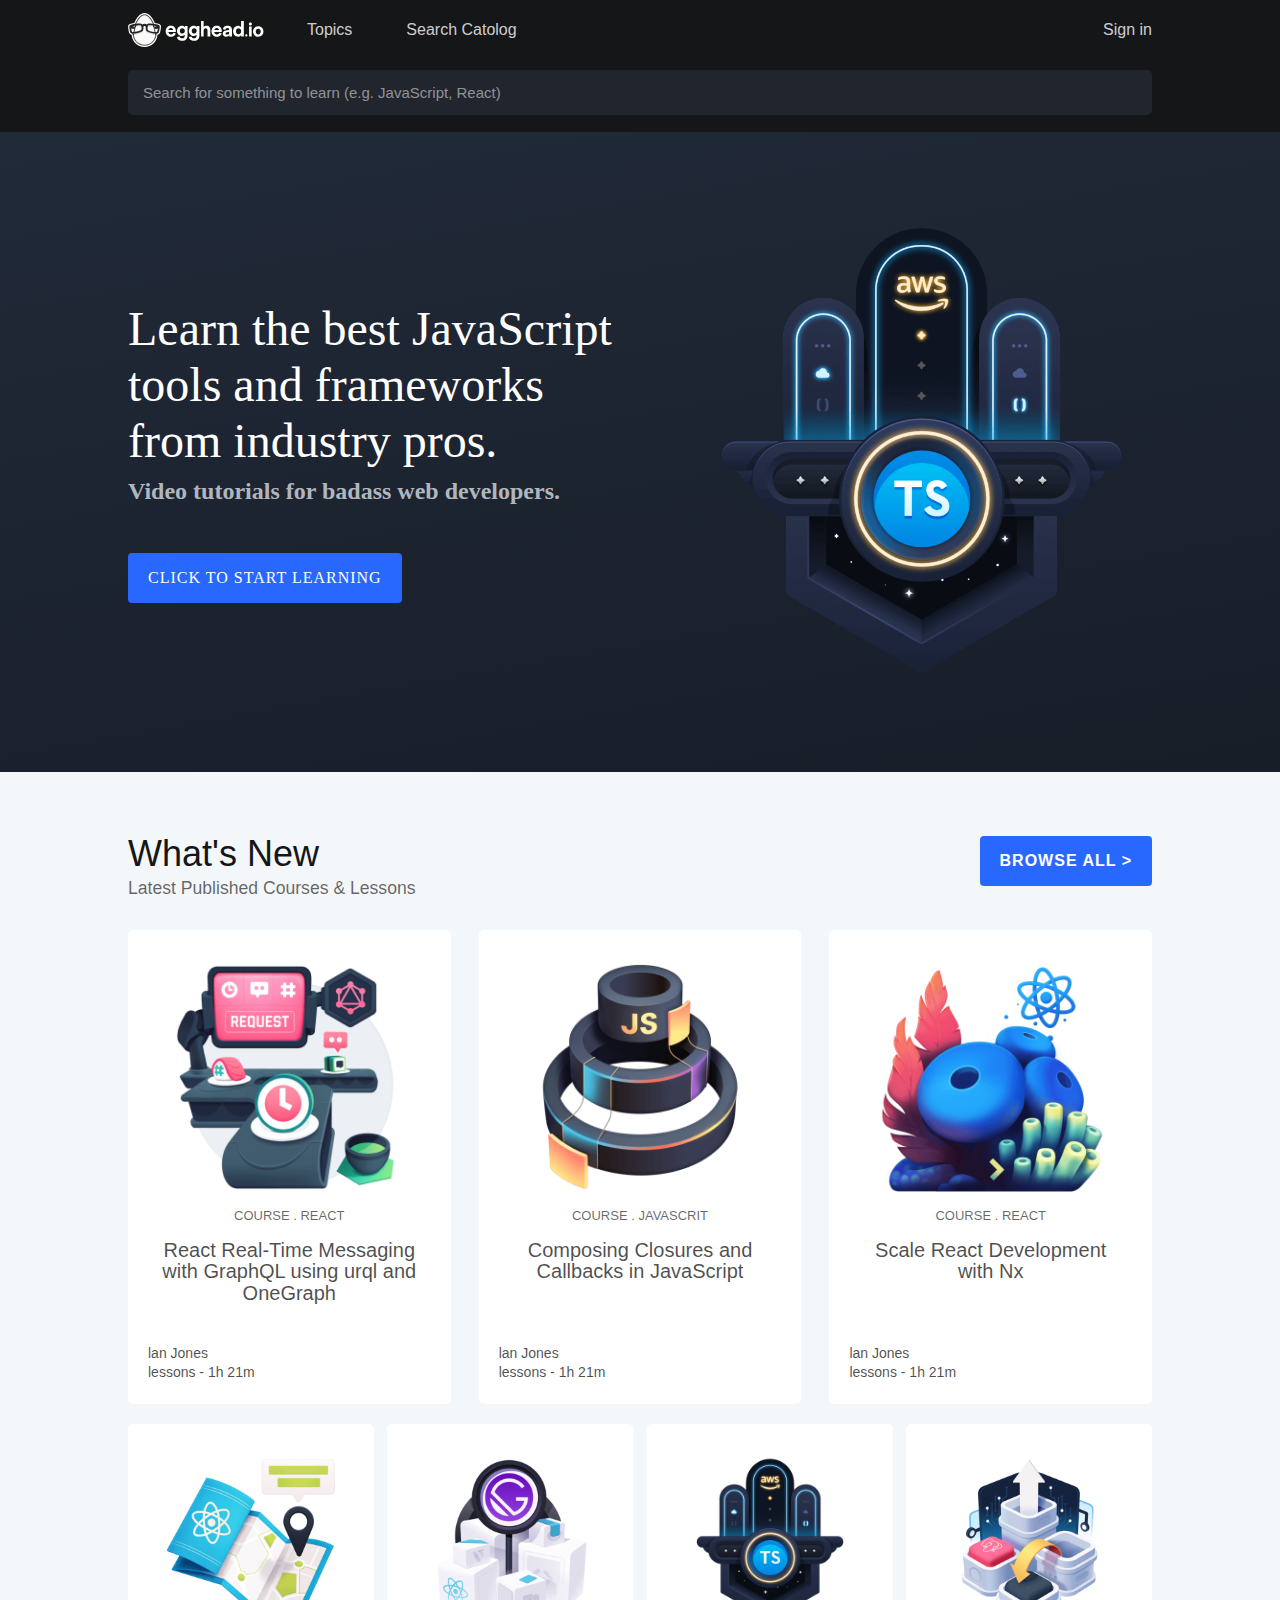
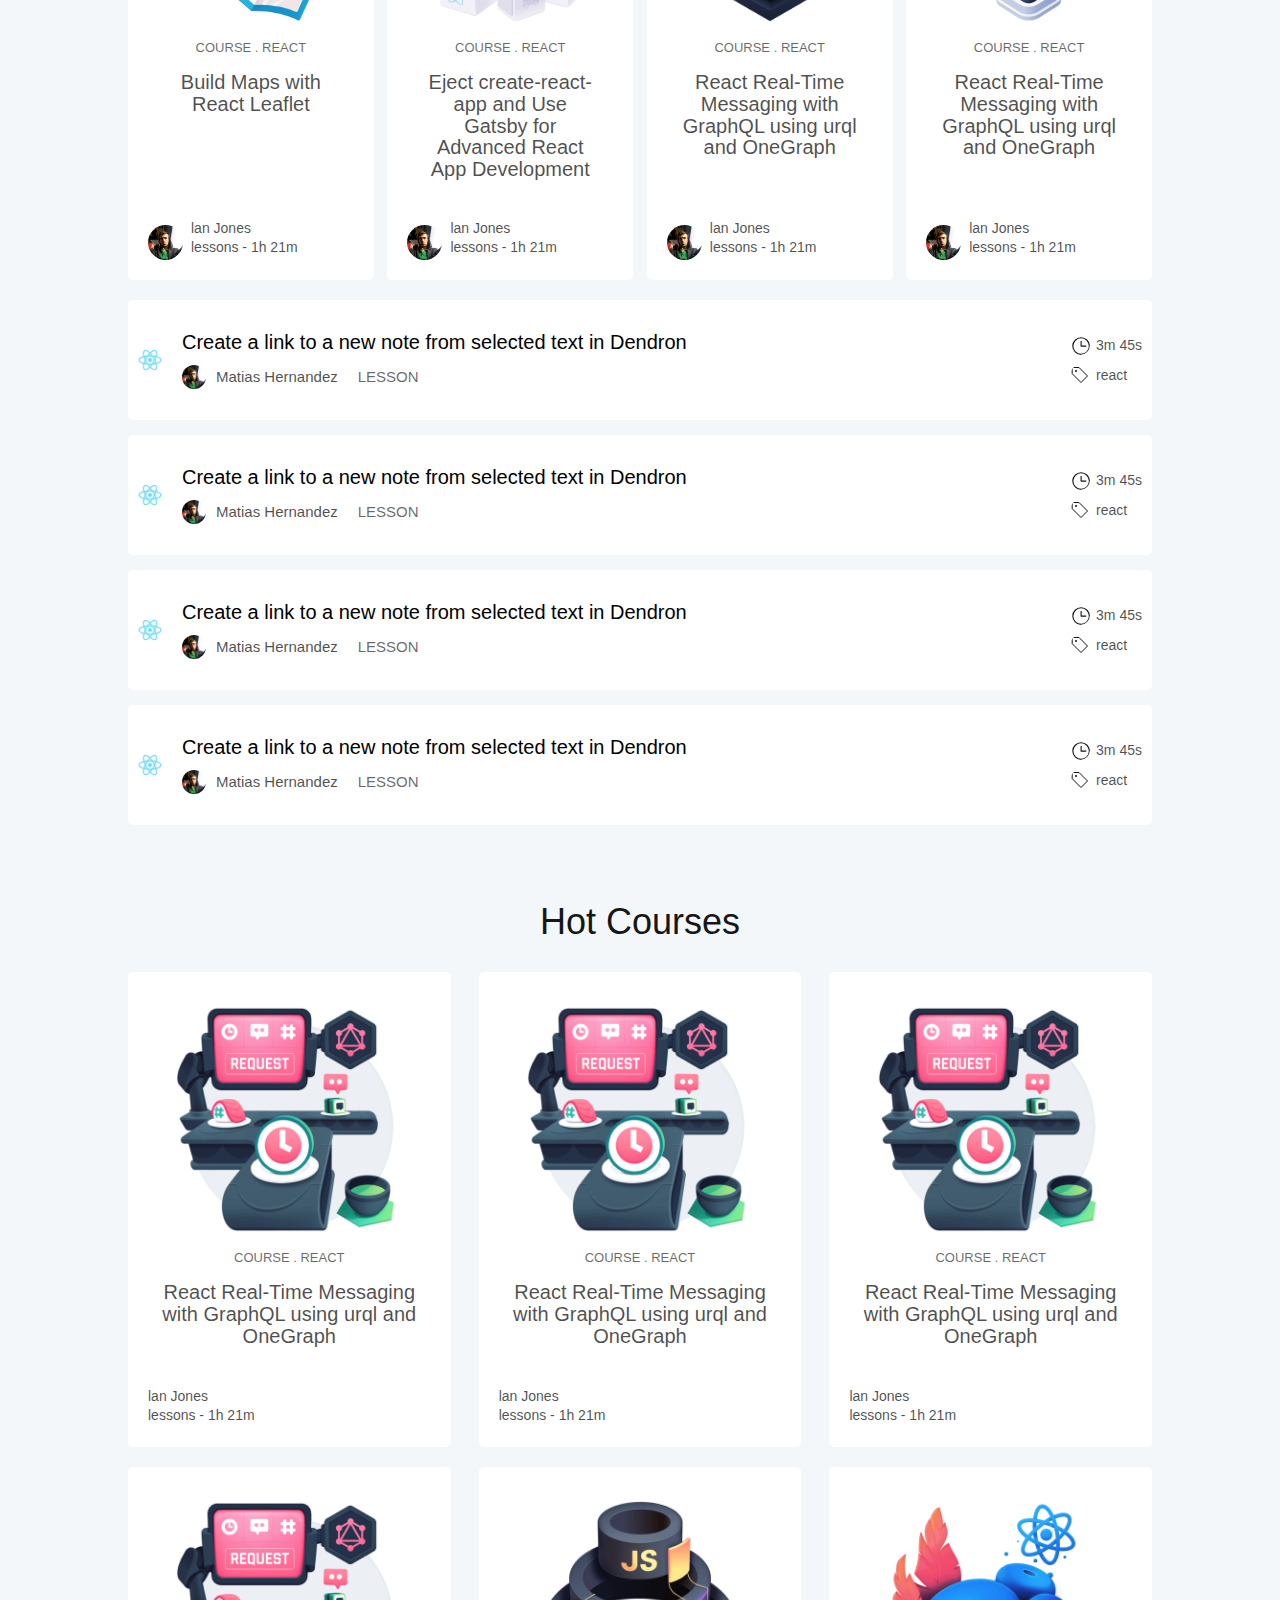
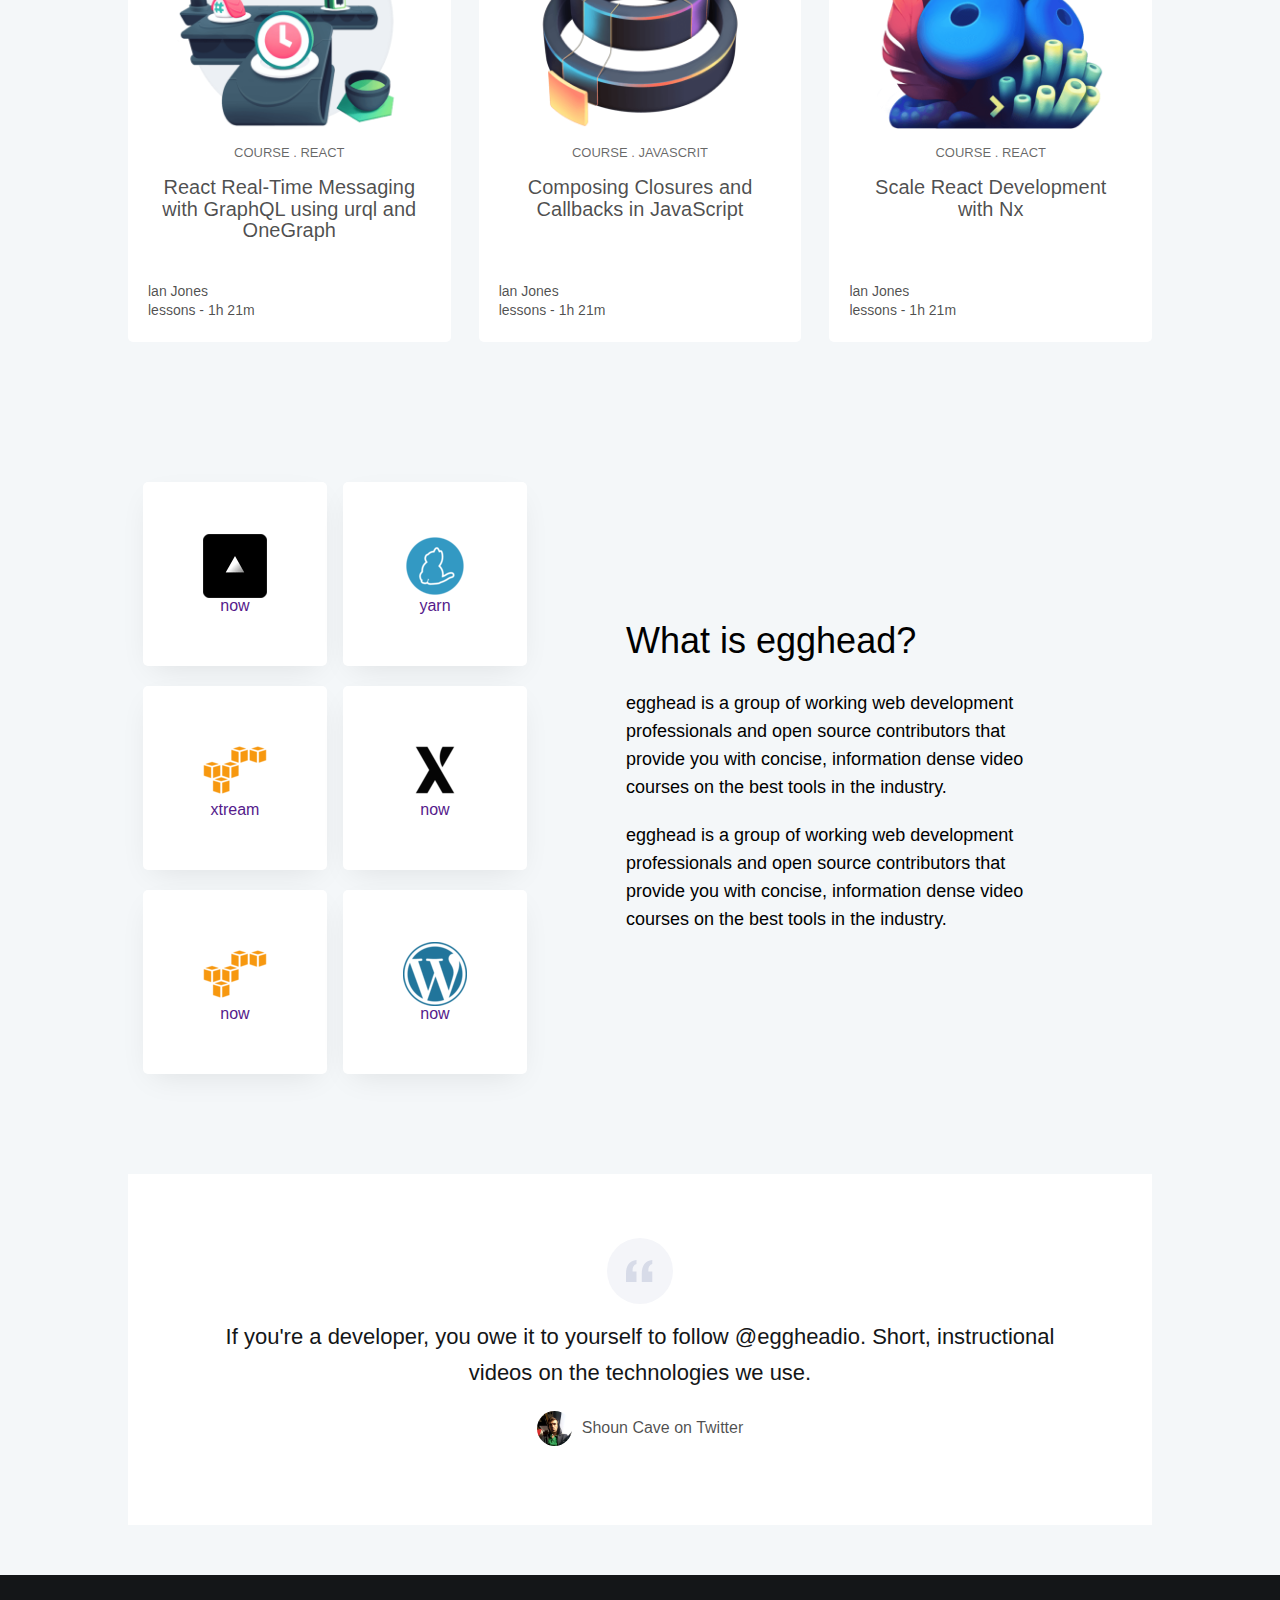
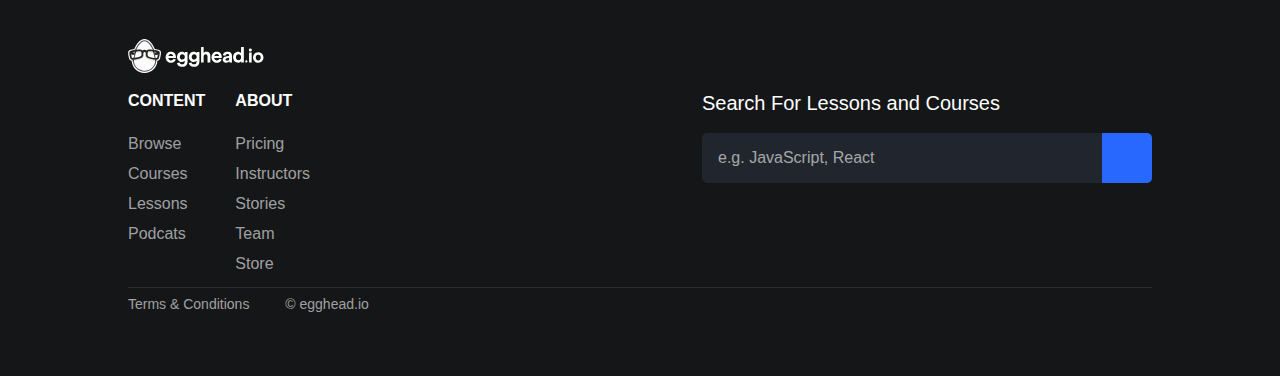
==== egg head.io tasarım/index.html @ d2c6ae02 "Eghead.io Website Responsive" ====
<!DOCTYPE html>
<html>
<head>
	<title>
		Egg head
	</title>
	
	<link rel="stylesheet" href="https://cdnjs.cloudflare.com/ajax/libs/font-awesome/5.15.1/css/all.min.css" integrity="sha512-+4zCK9k+qNFUR5X+cKL9EIR+ZOhtIloNl9GIKS57V1MyNsYpYcUrUeQc9vNfzsWfV28IaLL3i96P9sdNyeRssA==" crossorigin="anonymous" />
	<link rel = "stylesheet" href="css/style.css">
</head>
<body>
	<header class="header">
		<div class="container">
			<div class="header-top">
				<img src="img/logo.svg">
				<a href="">
					<i class="fas fa-code"></i>
					<span>Topics</span>
				</a>
				<a href="">
					<i class="fas fa-atlas"></i>
					<span>Search Catolog</span>
				</a>
				<div class="header-right">
					<a href="">
						<span>Sign in</span>
					</a>
				</div>
			</div>
			<div class="search">
				<input type="text" name="search" placeholder="Search for something to learn (e.g. JavaScript, React)">
				<button type="submit" class="btn-search" ><i class="fas fa-search"></i></button>
				<i class="fas fa-bars" id ="hamburger_icon"></i>
			</div>
		</div>
	</header>
	<section class="banner">
		<div class="container">
			<div class="banner-box">
				<h1 class="banner-title">Learn the best JavaScript tools and frameworks from industry pros.</h1>
				<h2 class="banner-text">Video tutorials for badass web developers.</h2>
				<a class="banner-btn btn">Click to start learning</a>
			</div>
			<div class="banner-box banner-img">
				<img src="img/baner-img.png">
			</div>
		</div>
	</section>
	<section class="card">
		<div class="container">
			<div class="card-head">
				<div class="card-titles">
					<span class="card-title-big">What's New</span>
					<span class="card-title-small">Latest Published Courses & Lessons</span>
				</div>
				<a href="#" class = "btn btn-card">BROWSE ALL ></a>
			</div>
			<div class="card-cards">
				<div class="course">
					<img src="img/react_one.png">
					<span>COURSE . REACT</span>
					<h3>React Real-Time Messaging with GraphQL using urql and OneGraph</h3>
					<div class="course-author">
						<div class="author-info">
							<span>lan Jones</span>
							<span >lessons - 1h 21m</span>
						</div>
					</div>
				</div>
				<div class="course">
					<img src="img/javascript.png">
					<span>COURSE . JAVASCRIT</span>
					<h3>Composing Closures and Callbacks in JavaScript</h3>
					<div class="course-author">
						<div class="author-info">
							<span>lan Jones</span>
							<span >lessons - 1h 21m</span>
						</div>
					</div>
				</div>
				<div class="course">
					<img src="img/react_two.png">
					<span>COURSE . REACT</span>
					<h3>Scale React Development with Nx</h3>
					<div class="course-author">
						<div class="author-info">
							<span>lan Jones</span>
							<span >lessons - 1h 21m</span>
						</div>
					</div>
				</div>
			</div>
		</div>
	</section>
	<section class="card mini-card">
		<div class="container">
			<div class="card-cards">
				<div class="course">
					<img src="img/React_Leaflet_Final.png">
					<span>COURSE . REACT</span>
					<h3>Build Maps with React Leaflet</h3>
					<div class="course-author">
						<img class="avatar" src="img/avatar.jpg">
						<div class="author-info">
							<span>lan Jones</span>
							<span >lessons - 1h 21m</span>
						</div>
					</div>
				</div>
				<div class="course">
					<img src="img/preview-full-EGH_cra-to-gatsby_424_2x.png">
					<span>COURSE . REACT</span>
					<h3>Eject create-react-app and Use Gatsby for Advanced React App Development</h3>
					<div class="course-author">
						<img class="avatar" src="img/avatar.jpg">
						<div class="author-info">
							<span>lan Jones</span>
							<span >lessons - 1h 21m</span>
						</div>
					</div>
				</div>
				<div class="course">
					<img src="img/baner-img.png">
					<span>COURSE . REACT</span>
					<h3>React Real-Time Messaging with GraphQL using urql and OneGraph</h3>
					<div class="course-author">
						<img class="avatar" src="img/avatar.jpg">
						<div class="author-info">
							<span>lan Jones</span>
							<span >lessons - 1h 21m</span>
						</div>
					</div>
				</div>
				<div class="course">
					<img src="img/egh_adv-sql_1000.png">
					<span>COURSE . REACT</span>
					<h3>React Real-Time Messaging with GraphQL using urql and OneGraph</h3>
					<div class="course-author">
						<img class="avatar" src="img/avatar.jpg">
						<div class="author-info">
							<span>lan Jones</span>
							<span >lessons - 1h 21m</span>
						</div>
					</div>
				</div>
			</div>
		</section>
		<section class="article">
			<div class="container">
				<img src="img/react_mini.png">
				<div class="info">
					<h1>Create a link to a new note from selected text in Dendron</h1>
					<div class="author">
						<img class="avatar" src="img/avatar.jpg">
						<span>Matias Hernandez</span>
						<span>LESSON</span>
					</div>
				</div>
				<div class="right-info">
					<ul>
						<li><img src="img/clock_icon.svg"> <span>3m 45s</span></li>
						<li><img src="img/tags_icon.svg"> <a href="">react</a></li>
					</ul>
				</div>
			</div>
			<div class="container">
				<img src="img/react_mini.png">
				<div class="info">
					<h1>Create a link to a new note from selected text in Dendron</h1>
					<div class="author">
						<img class="avatar" src="img/avatar.jpg">
						<span>Matias Hernandez</span>
						<span>LESSON</span>
					</div>
				</div>
				<div class="right-info">
					<ul>
						<li><img src="img/clock_icon.svg"> <span>3m 45s</span></li>
						<li><img src="img/tags_icon.svg"> <a href="">react</a></li>
					</ul>

				</div>
			</div>
			<div class="container">
				<img src="img/react_mini.png">
				<div class="info">
					<h1>Create a link to a new note from selected text in Dendron</h1>
					<div class="author">
						<img class="avatar" src="img/avatar.jpg">
						<span>Matias Hernandez</span>
						<span>LESSON</span>
					</div>
				</div>
				<div class="right-info">
					<ul>
						<li><img src="img/clock_icon.svg"> <span>3m 45s</span></li>
						<li><img src="img/tags_icon.svg"> <a href="">react</a></li>
					</ul>
				</div>
			</div>
			<div class="container">
				<img src="img/react_mini.png">
				<div class="info">
					<h1>Create a link to a new note from selected text in Dendron</h1>
					<div class="author">
						<img class="avatar" src="img/avatar.jpg">
						<span>Matias Hernandez</span>
						<span>LESSON</span>
					</div>
				</div>
				<div class="right-info">
					<ul>
						<li><img src="img/clock_icon.svg"> <span>3m 45s</span></li>
						<li><img src="img/tags_icon.svg"> <a href="">react</a></li>
					</ul>
				</div>
			</div>
		</section>
		<section class="card card-two ">
			<div class="container">
				<div class="card-head">
					<div class="card-titles">
						<span class="card-title-big">Hot Courses</span>
					</div>
				</div>
				<div class="card-cards">
					<div class="course">
						<img src="img/react_one.png">
						<span>COURSE . REACT</span>
						<h3>React Real-Time Messaging with GraphQL using urql and OneGraph</h3>
						<div class="course-author">
							<div class="author-info">
								<span>lan Jones</span>
								<span >lessons - 1h 21m</span>
							</div>
						</div>
					</div>
					<div class="course">
						<img src="img/react_one.png">
						<span>COURSE . REACT</span>
						<h3>React Real-Time Messaging with GraphQL using urql and OneGraph</h3>
						<div class="course-author">
							<div class="author-info">
								<span>lan Jones</span>
								<span >lessons - 1h 21m</span>
							</div>
						</div>
					</div>
					<div class="course">
						<img src="img/react_one.png">
						<span>COURSE . REACT</span>
						<h3>React Real-Time Messaging with GraphQL using urql and OneGraph</h3>
						<div class="course-author">
							<div class="author-info">
								<span>lan Jones</span>
								<span >lessons - 1h 21m</span>
							</div>
						</div>
					</div>
					<div class="course">
						<img src="img/react_one.png">
						<span>COURSE . REACT</span>
						<h3>React Real-Time Messaging with GraphQL using urql and OneGraph</h3>
						<div class="course-author">
							<div class="author-info">
								<span>lan Jones</span>
								<span >lessons - 1h 21m</span>
							</div>
						</div>
					</div>
					<div class="course">
						<img src="img/javascript.png">
						<span>COURSE . JAVASCRIT</span>
						<h3>Composing Closures and Callbacks in JavaScript</h3>
						<div class="course-author">
							<div class="author-info">
								<span>lan Jones</span>
								<span >lessons - 1h 21m</span>
							</div>
						</div>
					</div>
					<div class="course">
						<img src="img/react_two.png">
						<span>COURSE . REACT</span>
						<h3>Scale React Development with Nx</h3>
						<div class="course-author">
							<div class="author-info">
								<span>lan Jones</span>
								<span >lessons - 1h 21m</span>
							</div>
						</div>
					</div>
				</div>
			</div>
		</section>
		<section class="info">
			<div class="container">
				<div class="info-left">
					<a href="">
						<img src="img/now.png">
						<span>now</span>
					</a>
					<a href="">
						<img src="img/yarn.png">
						<span>yarn</span>
					</a>
					<a href="">
						<img src="img/x-ray.png">
						<span>xtream</span>
					</a>
					<a href="">
						<img src="img/xstate.png">
						<span>now</span>
					</a>
					<a href="">
						<img src="img/x-ray.png">
						<span>now</span>
					</a>
					<a href="">
						<img src="img/wordpress.png">
						<span>now</span>
					</a>
				</div>
				<div class="info-right">
					<h3>What is egghead?</h3>
					<p>egghead is a group of working web development professionals and open source contributors that provide you with concise, information dense video courses on the best tools in the industry.</p>
					<p>egghead is a group of working web development professionals and open source contributors that provide you with concise, information dense video courses on the best tools in the industry.</p>
				</div>
			</div>
		</section>
		<section class="comment">
			<div class="container">
				<img src="img/alinti.svg">
				<h3>If you're a developer, you owe it to yourself to follow @eggheadio. Short, instructional videos on the technologies we use.</h3>
				<div class="user">
					<img class="avatar" src="img/avatar.jpg"> <span>Shoun Cave on Twitter</span>
				</div>
			</div>
		</section>
		<footer class="footer">
			<div class="container">
				<img class="logo" src="img/logo.svg"></img>
				<div class="navigation">
					<nav>
						<ul>
							<li><h2>CONTENT</h2></li>
							<li><a href="">Browse</a></li>
							<li><a href="">Courses</a></li>
							<li><a href="">Lessons</a></li>
							<li><a href="">Podcats</a></li>
						</ul>
					</nav>
					<nav>
						<ul>
							<li><h2>ABOUT</h2></li>
							<li><a href="">Pricing</a></li>
							<li><a href="">Instructors</a></li>
							<li><a href="">Stories</a></li>
							<li><a href="">Team</a></li>
							<li><a href="">Store</a></li>
						</ul>
					</nav>
					<div class="search">
						<h3>Search For Lessons and Courses</h3>
						<form>
							<input type="text" name="" placeholder="e.g. JavaScript, React">
							<button><i class="fas fa-search"></i></button>	
						</form>
					</div>
				</div>
				<hr>
				<div class="copyright">
					<span>Terms & Conditions
					</span>
					<span>© egghead.io
					</span>
				</div>
			</div>
		</footer>
		<script type="text/javascript" src="js/script.js"></script>
	</body>
	</html>
---- egg head.io tasarım/css/style.css ----
html, body, div, span, applet, object, iframe,
h1, h2, h3, h4, h5, h6, p, blockquote, pre,
a, abbr, acronym, address, big, cite, code,
del, dfn, img, ins, kbd, q, s, samp,
small, strike, sub, sup, tt, var,
dl, dt, dd, ol, ul, li,
fieldset, form, label, legend, input, select, textarea, button,
table, caption, tbody, tfoot, thead, tr, th, td,
article, aside, canvas, details, embed, 
figure, figcaption, footer, header, hgroup, 
menu, nav, output, ruby, section, summary,
time, mark, audio, video {
	margin: 0;
	padding: 0;
	border: 0;
	font-size: 100%;
	vertical-align: baseline;
	box-sizing: border-box;
}
article, aside, details, figcaption, figure, 
footer, header, hgroup, menu, nav, section {
	display: block;
}
body {
	line-height: 1;
	min-height: 2000px;
	background-color:#F4F7F9;
	overflow-x: hidden;
	font-family: -apple-system,BlinkMacSystemFont,avenir next,avenir,helvetica,helvetica neue,ubuntu,roboto,noto,segoe ui,arial,sans-serif;
}
ol, ul {
	list-style: none;
}
blockquote, q {
	quotes: none;
}
blockquote:before, blockquote:after,
q:before, q:after {
	content: '';
	content: none;
}
table {
	border-collapse: collapse;
	border-spacing: 0;
}
a {
	text-decoration: none;
}
img {
	border: 0;
}
:focus {
	outline: 0;
}
.clear {
	clear: both;
}
.avatar{
	width: 35px;
	height: 35px;
	border-radius: 50%;
}
.container{
	width: 80%;
	margin:0px auto;
}
.btn{
	color:white;
	letter-spacing: 1px;
	text-transform: uppercase;
	font-weight: bold;
	background-color:#2968ff;
	cursor:pointer;
	padding: 20px;
	height: 50px;
	display:inline-flex;
	align-items: center;
	border-radius:4px;
}
/* HEADER */

.header{
	background-color:#141618;
	height:132px;
	width:100%;
}
.header .container > i{
	display: none;
}
.header .header-top{
	display:flex;
	height: 60px;
	align-items: center;
	width: 100%;
}
.header .header-top a{
	padding: 8px 16px;
	text-decoration: none;
}
.header .header-top a span{
	color:rgba(255,255,255,.8);
	font-size:16px;
	margin-right: 15px;
}
.header .header-top .header-right{
	margin-left:auto;
}
.header .header-top .header-right a span{
	margin-right: 0px;
}
.header .header-top .header-right a{
	padding-right: 0;
}
.header .header-top i{
	margin-right: 7px;
	font-size:10px;
	color:rgba(255,255,255,.5);
}
.header .header-top img{
	margin-right: 20px;
}
.header .search{
	width: 100%;
	height: auto;
	display:flex;
	margin-top:10px;
	position: relative;
	align-items: center;
	border-radius:5px;
	overflow: hidden;
}
.header .search input{
	background-color:#21252d;
	height: 45px;
	width:calc(100% - 50px);
	padding:5px 15px;
	outline: none;
	border:0;
	color:white;
	font-size:15px;
}
.header .container .search >i{
	display: none;
}
.header .search .btn-search{
	width: 50px;
	height: 45px;
	background-color:#21252d;
	border:none;
}
.header .search .btn-search:hover{
	background-color:#2968ff;
	cursor:pointer;
}
.header .search input::placeholder{
	color:rgba( 255 , 255, 255, .5);
}
.header .search i{
	color:white;
}
/*  BANNER SECTİON */


.banner{
	height: 640px;
	width: 100%;
	
	background: linear-gradient(170deg,#212A39 0%,#181E28 100%);

}
.banner .container{
	height: 640px;
	display: flex;
	align-items: center;
	box-sizing: border-box;


}
.banner .container .banner-box{
	width: 50%;
	box-sizing: border-box;
	font-family: "-apple-system,BlinkMacSystemFont,avenir next,avenir,helvetica,helvetica neue,ubuntu,roboto,noto,segoe ui,arial,sans-serif";
}
.banner .container .banner-box img{
	width: 100%;
	transition: 200ms;
	cursor:pointer;
}
.banner .container .banner-box img:hover{
	transform: scale(1.1);

}	
.banner .container .banner-box.banner-img{
	padding-left: 5%;
}
.banner .container .banner-box .banner-title{
	font-size:48px;
	font-weight: 400;
	color:white;
	line-height: 56px;
}
.banner .container .banner-box .banner-text{
	font-size:24px;
	color:#B0B6BE;
	margin-top:10px;
}
.banner .container .banner-box .banner-btn{
	margin-top:50px;
	font-weight: 400;
}
/* CARD SECTİON */

.card .container .card-head{
	display: flex;
	justify-content: space-between;
	padding: 64px 0 32px;
}
.card .container .card-head .card-titles{
	display: flex;
	flex-direction: column;
}
.card .container .card-head .card-titles .card-title-big{
	font-size:2.25rem;
	color:#141618;
}
.card .container .card-head .card-titles .card-title-small{
	font-size:1.1rem;
	color: rgba(0 , 0 , 0, 0.6);
	margin-top:8px;
}
.card .container .card-cards{
	display:flex;
	flex-wrap:wrap;
	justify-content:space-between;
}
.card .container .card-cards .course{
	width: 31.5%;
	background: #FFFFFF;
	margin-bottom: 20px;
	position: relative;
	display: flex;
	flex-direction: column;
	align-items: center;
	padding: 32px 0 0 ;
	text-align: center;
	border-radius: 5px;
	z-index: -100;
}
.card .container .card-cards .course img:not(.avatar){
	width: 230px;
	margin-bottom: 17px;
	height: 230px;
}
.card .container .card-cards .course span{
	font-size:13px;
	margin-bottom: 10px;
	color:rgba(0,0,0,.6);
}
.card .container .card-cards .course h3{
	margin-top:8px;
	margin-bottom: 100px;
	font-size:20px;
	font-weight: 400;
	color:rgba(0,0,0,.7);
	line-height: 1.35rem;
	padding: 0px 32px;
}
.card .container .card-cards .course .course-author{
	display: flex;
	justify-content: center;
	align-items: center;
	position: absolute;
	bottom:0;
	margin-bottom: 20px;
	left:20px;
	text-align: left;
}
.card .container .card-cards .course .course-author .author-info{
	display:flex;
	flex-direction: column;
	
}
.card .container .card-cards .course .course-author img{
	margin-right: 8px;
	margin-top:6px;
}
.card .container .card-cards .course .course-author .author-info span{
	margin-bottom: 5px;
	font-size: 14px;
	color:rgba(0, 0 , 0 ,.7);
}
.card.mini-card .card-cards .course{
	width: 24%;
}
.card.mini-card .card-cards .course img:not(.avatar){
	width: 168px;
	height: 168px;
}
/*ARTİCLE SECTİON */

.article .container{
	display: flex;
	background: #FFFFFF;
	padding: 0 10px;
	align-items: center;
	min-height: 120px;
	border-radius: 5px;
	margin-bottom: 15px;
}
.article .container img{
	width: 24px;
	height: 24px;
	border-radius: 50%;
}
.article .container h1{
	font-size: 20px;
	margin-bottom:4px;
}
.article .container .right-info{
	margin-left: auto;
}
.article .container .info{
	margin-left:20px;
	padding: 0 !important;
	display: flex;
	flex-direction: column;

}
.article .container .info h1{
	font-size:1.25rem;
	color:#000;
	font-weight: 500;
}
.article .container .info .author{
	display: flex;
	align-items: center;
	margin-top:9px;
}
.article .container .info .author img{
	margin-right: 10px;
}
.article .container .info .author :nth-child(2){
	margin-right: 20px;
	color:rgba(0, 0 , 0 , .7);
	font-size:15px;
}
.article .container .info .author :nth-child(3){
	text-transform: uppercase;
	color:rgba(0, 0 , 0 , .6);
	font-size:15px;
}
.article .container  .right-info ul li:not(:last-child){
	margin-bottom:10px;
}
.article .container  .right-info ul li{
	display: flex;
	align-items: center;
}
.article .container  .right-info ul li img{
	margin-right: 6px;
	width: 20px;
	height: 20px;
}
.article .container  .right-info ul li span,
.article .container  .right-info ul li  a
{
	font-size:14px;
	color:rgba(0 , 0 ,0 , .7);
}
/* CARD TWO SECTİON */
.card.card-two .container .card-head .card-titles{
	width: 100%;
	text-align: center;
}

/* İNFO SECTİON */
section.info{
	padding:120px 40px 30px;
}
section.info .container{
	display: flex;
	padding: 0 25px;
	margin:0px 70px;
}
section.info .container .info-left{
	width:30% !important;
	min-width: 400px;
	display: flex;
	flex-wrap: wrap;
	justify-content: space-around;

}
section.info .container .info-left a{
	background-color:#fff;
	display: flex;
	flex-direction: column;
	align-items: center;
	justify-content: center;
	height: 184px;
	width: 184px;
	padding: 10px;
	margin-bottom: 20px;
	border-radius: 5px;
	box-shadow: 0 10px 30px -10px rgba(0,0,0,0.1);
	transition:all 200ms;
}
section.info .container .info-left a:hover{
	transform:scale(1.05);
}
section.info .container .info-right{
	width: 70%;
	display: flex;
	flex-direction: column;
	justify-content: center;
	padding-left: 10%;
}
section.info .container .info-right h3{
	font-size:36px;
	margin-bottom: 30px;
	font-weight: 400;
}
section.info .container .info-right p{
	font-size:18px;
	margin-bottom: 20px;
	font-weight: 400;
	text-align: left;
	line-height: 28px;
}
/* COMMENT SECTİON */
.comment{
	margin:50px 0;
}
.comment .container{
	background-color: #fff;
	display: flex;
	flex-direction: column;
	align-items: center;
	justify-content: center;
	padding: 64px 96px;
}
.comment .container img:first-of-type{
	margin-bottom: 15px;
}
.comment .container h3{
	font-size:22px;
	color:#141618;
	line-height: 36px;
	font-weight: 400;
	text-align: center;
	margin-bottom: 20px;
}
.comment .container .user{
	display: flex;
	justify-content: center;
	align-items: center;
}
.comment .container .user span{
	padding-bottom: 15px;
	color:rgba(0, 0 , 0 ,.7);
}
.comment .container .user img{
	margin-right: 10px;
}
/*

FOOTER SECTİON 

*/
.footer{
	background-color:#141618;
	padding: 64px 0;
}
.footer .container{
	display: flex;
	flex-direction: column;

	align-items: flex-start;
}
.footer .container hr{
	color:white;
	border:none;
	border-bottom: 1px solid rgba(255,255,255,.1);
	width: 100%;
}
.footer .container .navigation{
	width: 100%;
	display: flex;
}
.footer .container .logo{
	margin-bottom: 20px;
	width: 136px;	
}
.footer .container .navigation nav{
	margin-right: 30px;
}
.footer .container .navigation nav ul {
	display: flex;
	flex-direction: column;
}
.footer .container .navigation nav ul li h2{
	color:white;
	margin-bottom: 20px;
}
.footer .container .navigation nav ul li a{
	color:rgba(255,255,255,.6);
	display: inline-block;
	line-height: 30px;
	height: 30px;
}
.footer .container .navigation nav ul li a:hover{
	color:white;
}
.footer .container .navigation .search{
	margin-left: auto;
	display: flex;
	flex-direction: column;
	overflow: hidden;
}
.footer .container .navigation  .search  h3{
	font-size:20px;
	margin-bottom: 20px;
	text-align: left;
	color:#fff;
	font-weight: 400;
}
.footer .container .navigation .search form{
	display: flex;
	border-radius:5px;
	overflow: hidden;
}
.footer .container .navigation  .search input{
	width: 400px;
	height: 50px;
	padding: 1px 16px;
	color:white;
	background-color: #21252d;
}
.footer .container .navigation  .search input::placeholder{
	color:rgba(255,255,255,.6);
}
.footer .container .navigation  .search button{
	width: 50px;
	height: 50px;
	background-color:#2968ff;
	color:white;
	cursor: pointer;
}
.footer .container .copyright span{
	font-size:14px;
	color:rgba(255,255,255,.6);
}
.footer .container .copyright span:nth-child(1){
	margin-right: 32px;
}

/* MEDİA QUERY */
@media screen and (max-width:992px){
	.banner .container .banner-box .banner-title{
		font-size:36px;
		line-height: 40px;

	}
	.card .container .card-cards{
		justify-content: space-around;
	}
	.card .container .card-cards .course{
		width: 49.5%;
	}
	/* İNFO */
	.info {
		padding: 40px 40px 50px !important;
	}
	.info .container {
		flex-direction: column;
		flex-wrap: wrap;
	}
	.info .container .info-left{
		min-width: 100% !important;
	}
	.info .container .info-left a{
		width: 30% !important;
		height: 210px !important;
	}
	.info .container .info-right{
		width: 100% !important;
		padding-left: 0 !important;
	}
	.article .container .right-info{
		display: none;
	}
}

@media screen and (max-width:768px){
	.header {
		height: 10vh;
		display: flex;
		align-items: center;
		justify-content: center;
		position: fixed;
	}
	.header .container{
		align-items: center;
	}
	.header .container .search >i{
		font-size:30px;
		margin-left: 10px;
		cursor: pointer;
		display: block;
	}
	.header .container .header-top{
		background-color: #141618;
		position: fixed;
		height: 100%;
		top:10vh;
		right: 0;
		display: flex;
		flex-direction: column;
		justify-content: flex-start;
		align-items: flex-start;
		margin:0;
		z-index:-1;
		padding: 50px;
		transform: translateX(100%);
		transition:.3s  ease-in-out;

	}
	.header .container .header-top i{
		display: none;
	}
	.header .container .header-top a{
		width: 400px;
		padding: 10px;
		margin-bottom: 20px;
		border-top: 1px solid #fff;
		border-bottom: 1px solid #fff;
		display: block;
	}
	.header .container .header-top a span{
		font-size:24px;
	}
	.header .container .header-top .header-right{
		margin:0;
	}
	.header .container .search{
		margin-top:0;
	}
	.toggle{
		transform: translateX(0%) !important;
	}
	.overflow-hidden{
		overflow-y: hidden;
	}
	/* BANNER */
	.banner .container {
		flex-direction: column-reverse;
		overflow: hidden;
		padding: 10px 20px 30px;
		width: 100%;
		justify-content: flex-end;

	}
	.banner .container .banner-box{
		width: 100%;
		text-align: center;
	}
	.banner .container .banner-box .banner-title{
		font-size:26px;
		line-height: 34px;
	}
	.banner .container .banner-box.banner-img{
		padding-top: 100px;
		margin-bottom:30px;
		width: 100%;
	}
	.banner .container .banner-box.banner-img img{
		width: 250px;
		height: 250px;
		
	}
	.banner .container .banner-box .banner-text{
		font-size:20px;
		margin: 20px 0;
	}
	/* CARDS */
	.card .container .card-cards .course{
		width: 100%;

	}
	.card .container .card-head  .btn-card{
		display: flex;
		height: 50px;
		width: 180px;
		align-items: center;
		justify-content: flex-start;
		font-size:13px;

	}
	/* ARTİCLE */
	.article .container .info h1{
		font-size:20px;
	}
	/* İNFO */ 
	.info .container .info-left{
		display: none !important;
	}
	
}
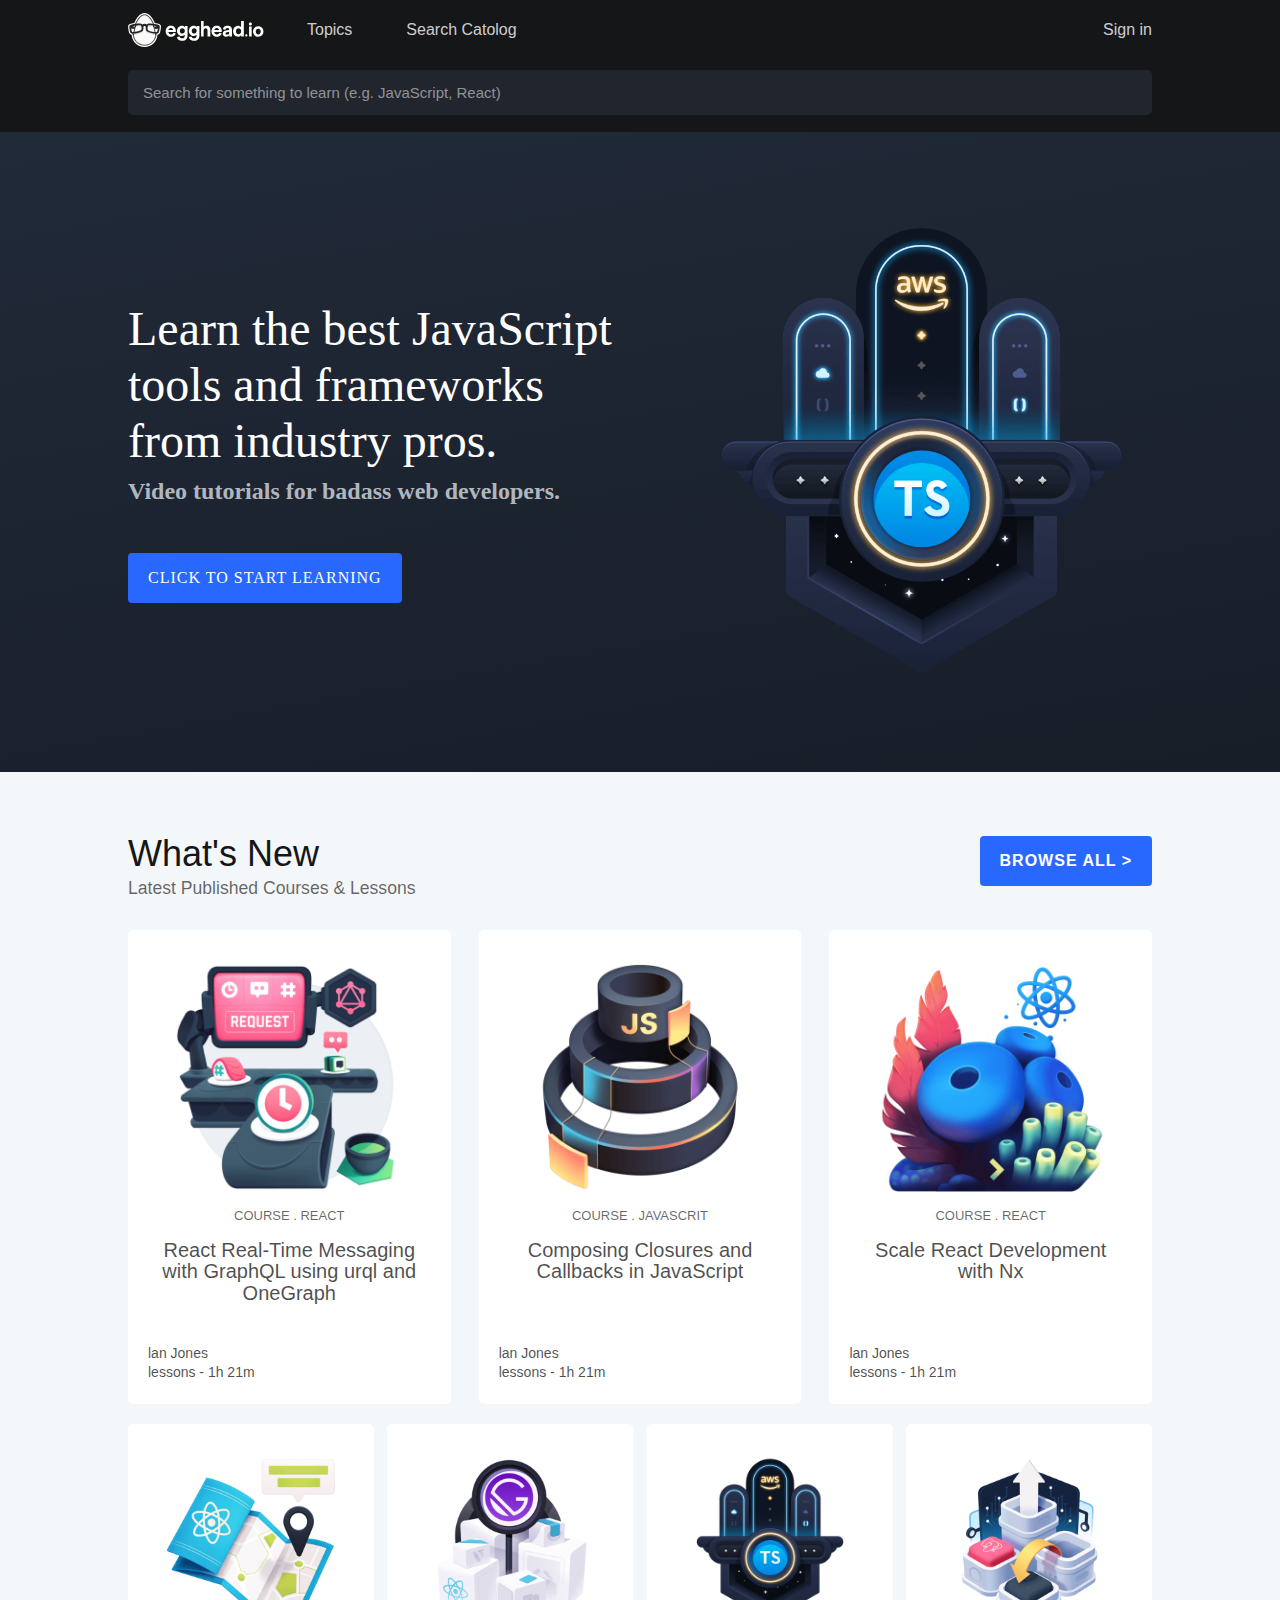
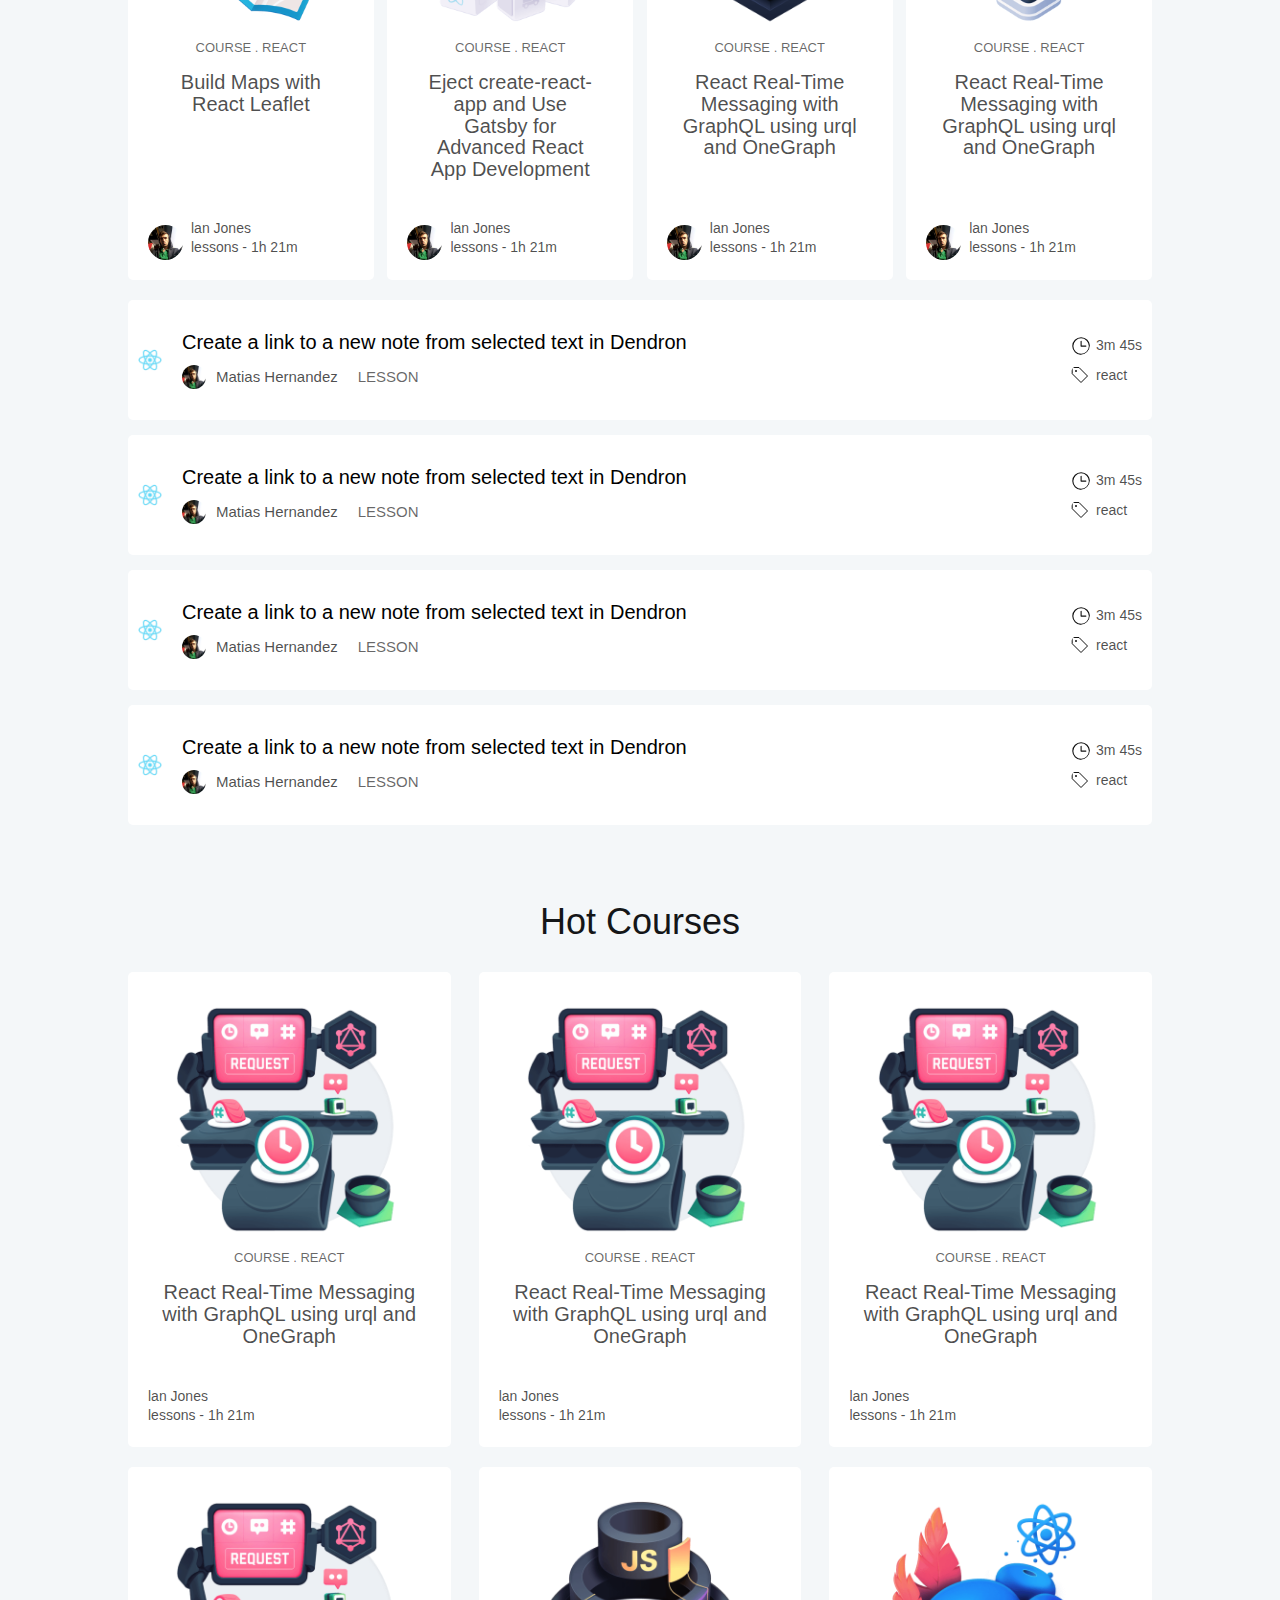
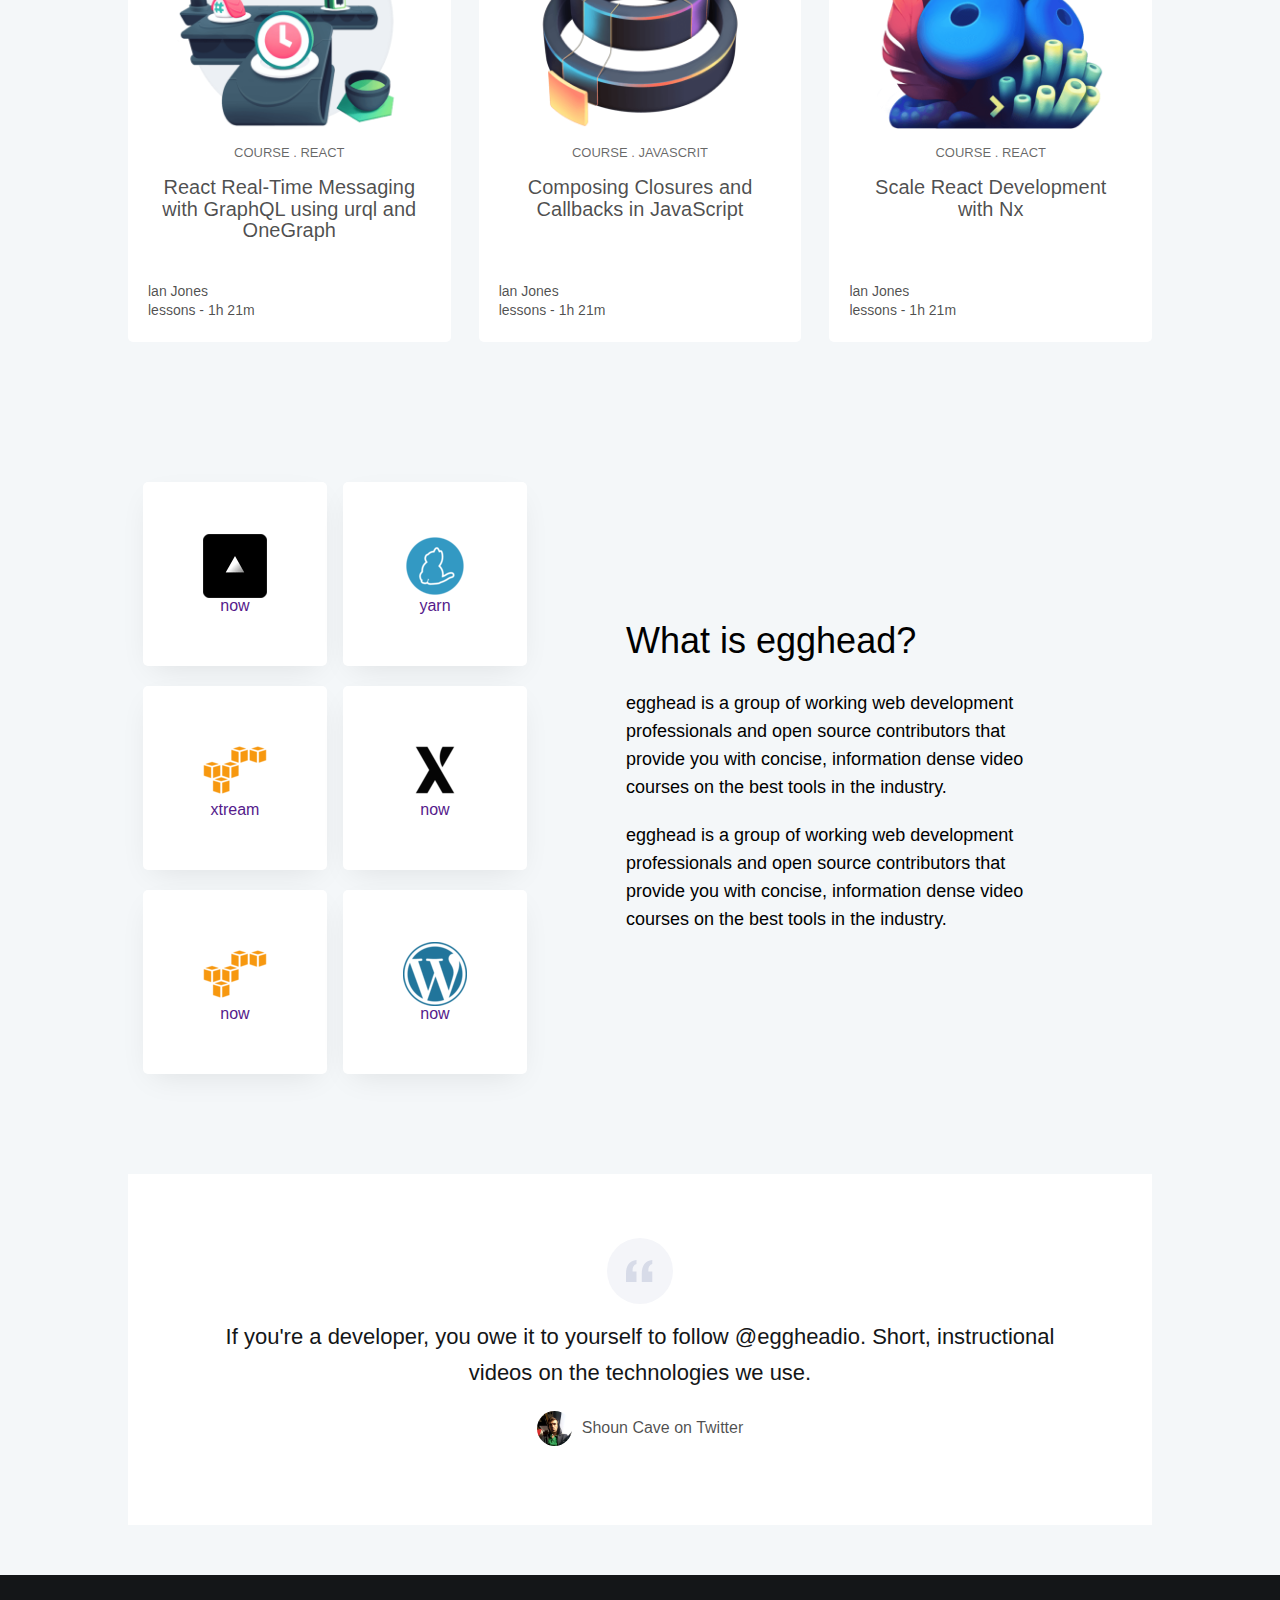
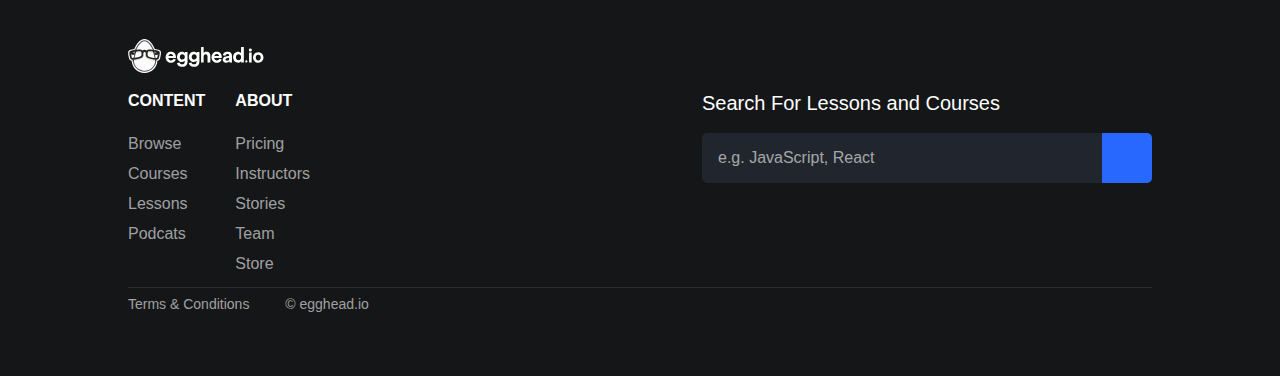
==== commit 53c87ccd: "Responsive and Netflix Finished Design" ====
--- a/egg head.io tasarım/index.html
+++ b/egg head.io tasarım/index.html
@@ -4,7 +4,7 @@
 	<title>
 		Egg head
 	</title>
-	
+	<meta name="viewport" content="width=device-width">
 	<link rel="stylesheet" href="https://cdnjs.cloudflare.com/ajax/libs/font-awesome/5.15.1/css/all.min.css" integrity="sha512-+4zCK9k+qNFUR5X+cKL9EIR+ZOhtIloNl9GIKS57V1MyNsYpYcUrUeQc9vNfzsWfV28IaLL3i96P9sdNyeRssA==" crossorigin="anonymous" />
 	<link rel = "stylesheet" href="css/style.css">
 </head>
